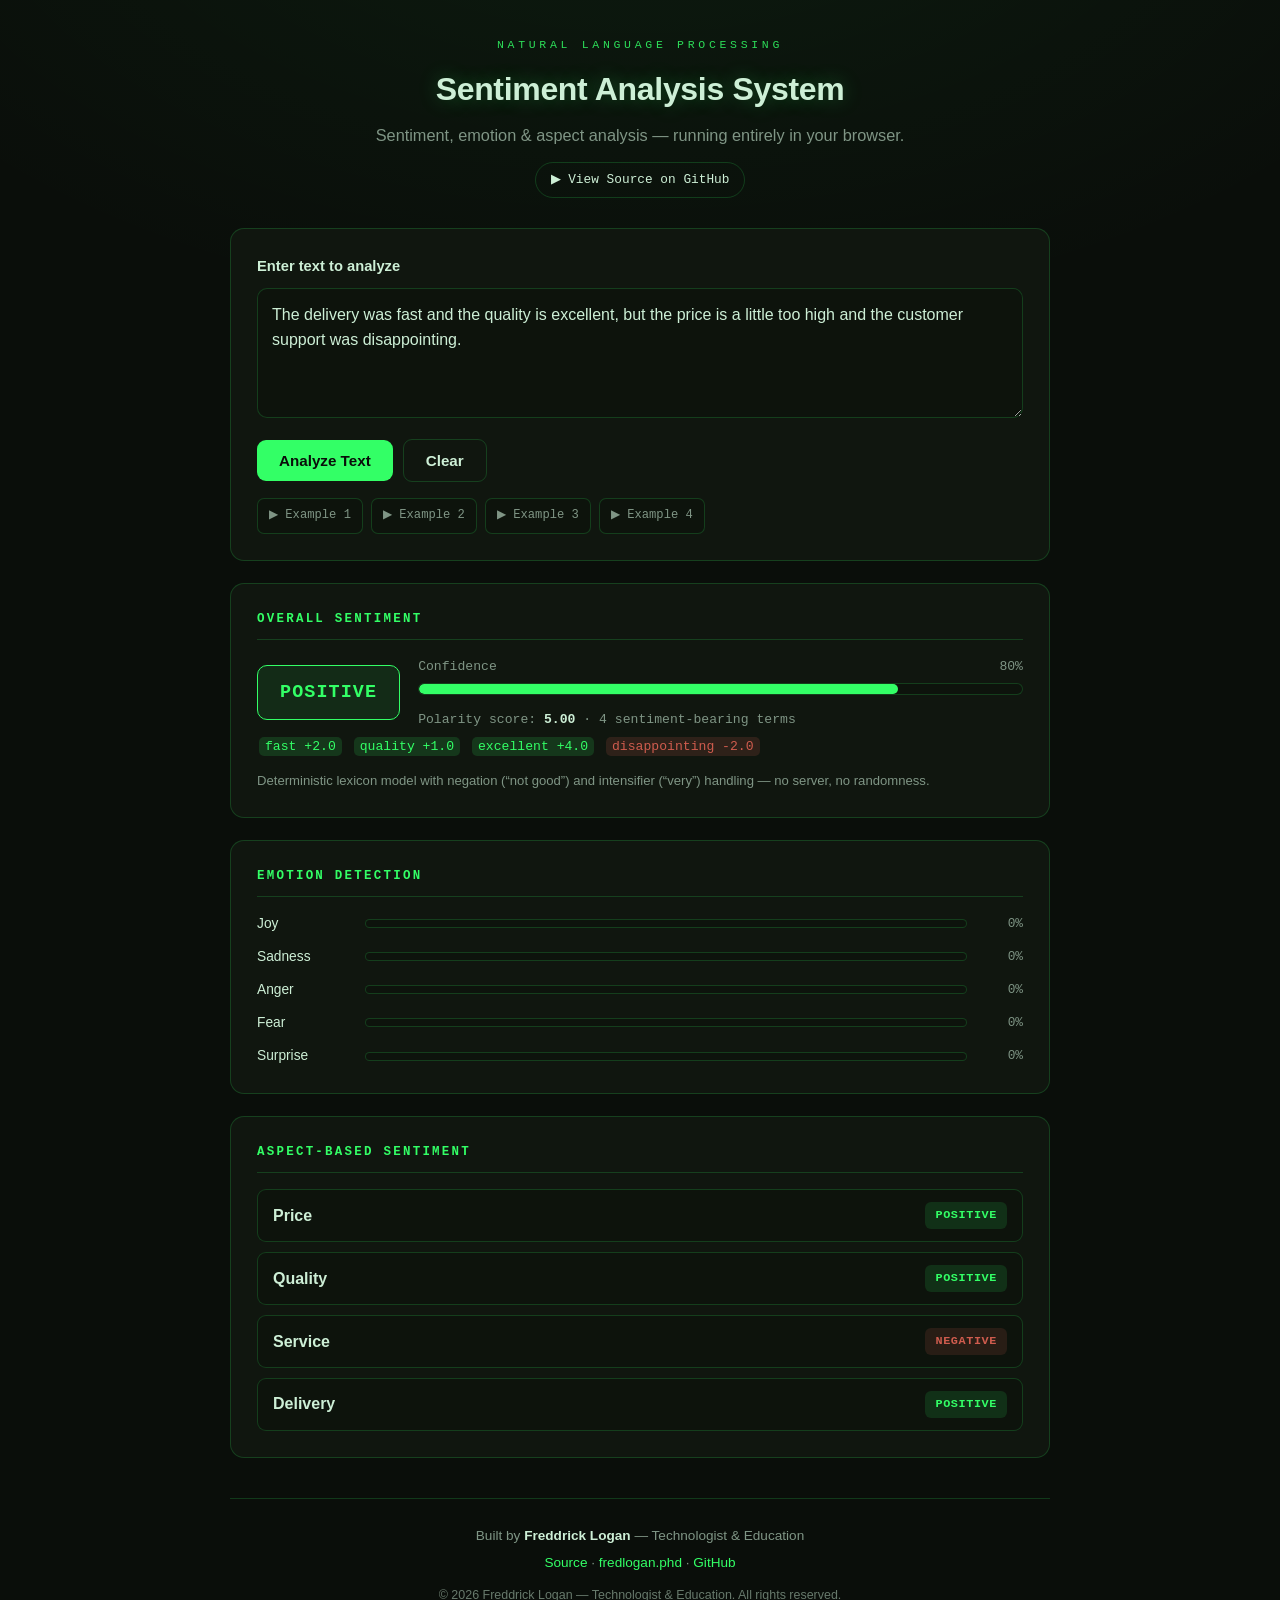
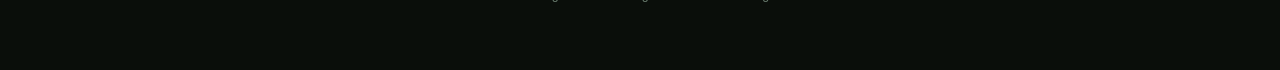
==== index.html @ 086e471b "Add self-contained client-side live demo (browser NLP engine) + link demo from README" ====
<!DOCTYPE html>
<html lang="en">
<head>
<meta charset="UTF-8">
<meta name="viewport" content="width=device-width, initial-scale=1.0">
<title>Sentiment Analysis System &mdash; Live Demo</title>
<meta name="description" content="Client-side NLP demo: sentiment, emotion, and aspect-based analysis running entirely in your browser. By Freddrick Logan.">
<meta name="theme-color" content="#0a0e0a">
<style>
  :root{
    --bg:#0a0e0a; --panel:#10160f; --panel2:#0d130c;
    --green:#33ff66; --green2:#2fbf5f; --green-d:#1f8a3f;
    --gold:#d9a441; --red:#cf5c4e; --sage:#7fa98a; --ggray:#5f9e7a;
    --text:#cdefd6; --muted:#7f9585; --line:rgba(51,255,102,.18);
    --mono:'SFMono-Regular',Consolas,'Liberation Mono',Menlo,monospace;
  }
  *,*::before,*::after{box-sizing:border-box;margin:0;padding:0}
  body{font-family:-apple-system,BlinkMacSystemFont,'Segoe UI',Roboto,sans-serif;
    background:radial-gradient(900px 500px at 50% -10%,rgba(51,255,102,.06),transparent),var(--bg);
    color:var(--text);line-height:1.6;min-height:100vh;-webkit-font-smoothing:antialiased}
  a{color:var(--green)}
  .wrap{max-width:860px;margin:0 auto;padding:36px 20px 64px}
  header{text-align:center;margin-bottom:30px}
  .eyebrow{font-family:var(--mono);font-size:.72rem;letter-spacing:.32em;text-transform:uppercase;color:var(--green);opacity:.85}
  h1{font-size:2rem;font-weight:800;margin:10px 0 6px;letter-spacing:-.01em;
    text-shadow:0 0 20px rgba(51,255,102,.28)}
  header p{color:var(--muted);font-size:1.02rem}
  .src{display:inline-flex;gap:7px;align-items:center;margin-top:14px;font-family:var(--mono);
    font-size:.8rem;color:var(--text);border:1px solid var(--line);border-radius:999px;padding:7px 15px;text-decoration:none}
  .src:hover{border-color:var(--green);background:rgba(51,255,102,.08)}
  .card{background:var(--panel);border:1px solid var(--line);border-radius:14px;padding:26px;margin-bottom:22px}
  label{display:block;font-weight:600;margin-bottom:9px;font-size:.92rem;color:var(--text)}
  textarea{width:100%;min-height:130px;resize:vertical;background:var(--panel2);color:var(--text);
    border:1px solid var(--line);border-radius:10px;padding:14px;font-size:1rem;font-family:inherit;line-height:1.55}
  textarea:focus{outline:none;border-color:var(--green);box-shadow:0 0 0 3px rgba(51,255,102,.14)}
  .row{display:flex;flex-wrap:wrap;gap:10px;align-items:center;margin-top:14px}
  button{cursor:pointer;font-weight:700;border:none;border-radius:9px;padding:12px 22px;font-size:.95rem;
    background:var(--green);color:#0a0e0a;transition:.15s}
  button:hover{background:var(--green2)}
  button.ghost{background:transparent;color:var(--text);border:1px solid var(--line);font-weight:600}
  button.ghost:hover{border-color:var(--green);color:var(--green)}
  .examples{display:flex;flex-wrap:wrap;gap:8px;margin-top:16px}
  .chip{font-family:var(--mono);font-size:.76rem;color:var(--muted);background:var(--panel2);
    border:1px solid var(--line);border-radius:7px;padding:7px 11px;cursor:pointer}
  .chip:hover{color:var(--green);border-color:var(--green)}
  .results{display:none}
  .results.show{display:block;animation:fade .35s ease}
  @keyframes fade{from{opacity:0;transform:translateY(6px)}to{opacity:1;transform:none}}
  .verdict{display:flex;align-items:center;gap:18px;flex-wrap:wrap}
  .badge{font-family:var(--mono);font-weight:800;font-size:1.15rem;letter-spacing:.06em;text-transform:uppercase;
    padding:12px 22px;border-radius:10px;border:1.5px solid}
  .badge.positive{color:var(--green);border-color:var(--green);background:rgba(51,255,102,.09)}
  .badge.negative{color:var(--red);border-color:var(--red);background:rgba(207,92,78,.09)}
  .badge.neutral{color:var(--gold);border-color:var(--gold);background:rgba(217,164,65,.09)}
  .conf{flex:1;min-width:200px}
  .conf .lab{display:flex;justify-content:space-between;font-size:.82rem;color:var(--muted);margin-bottom:6px;font-family:var(--mono)}
  .meter{height:12px;background:var(--panel2);border-radius:99px;overflow:hidden;border:1px solid var(--line)}
  .meter>i{display:block;height:100%;border-radius:99px;transition:width .5s ease}
  .score-line{margin-top:14px;font-family:var(--mono);font-size:.82rem;color:var(--muted)}
  .score-line b{color:var(--text)}
  h3{font-size:.78rem;letter-spacing:.18em;text-transform:uppercase;color:var(--green);
    font-family:var(--mono);margin-bottom:16px;padding-bottom:9px;border-bottom:1px solid var(--line)}
  .emo{display:grid;gap:11px}
  .emo-row{display:grid;grid-template-columns:96px 1fr 44px;align-items:center;gap:12px}
  .emo-row span:first-child{font-size:.86rem;color:var(--text);text-transform:capitalize}
  .emo-row span:last-child{font-family:var(--mono);font-size:.8rem;color:var(--muted);text-align:right}
  .bar{height:9px;background:var(--panel2);border-radius:99px;overflow:hidden;border:1px solid var(--line)}
  .bar>i{display:block;height:100%;background:linear-gradient(90deg,var(--green-d),var(--green));border-radius:99px;transition:width .5s}
  .aspects{display:grid;gap:10px}
  .aspect{display:flex;justify-content:space-between;align-items:center;background:var(--panel2);
    border:1px solid var(--line);border-radius:9px;padding:12px 15px}
  .aspect .name{text-transform:capitalize;font-weight:600}
  .tag{font-family:var(--mono);font-size:.74rem;font-weight:700;text-transform:uppercase;padding:4px 10px;border-radius:6px;letter-spacing:.05em}
  .tag.positive{color:var(--green);background:rgba(51,255,102,.12)}
  .tag.negative{color:var(--red);background:rgba(207,92,78,.14)}
  .tag.neutral{color:var(--gold);background:rgba(217,164,65,.14)}
  .empty{color:var(--muted);font-size:.9rem;font-style:italic}
  .tokens{font-family:var(--mono);font-size:.82rem;line-height:2;margin-top:4px}
  .tok{padding:2px 6px;border-radius:5px;margin:2px}
  .tok.pos{background:rgba(51,255,102,.14);color:var(--green)}
  .tok.neg{background:rgba(207,92,78,.16);color:var(--red)}
  .tok.negation{background:rgba(217,164,65,.14);color:var(--gold);font-style:italic}
  .note{font-size:.82rem;color:var(--muted);margin-top:10px}
  footer{text-align:center;margin-top:40px;padding-top:26px;border-top:1px solid var(--line);color:var(--muted);font-size:.85rem}
  footer a{color:var(--green);text-decoration:none}
  footer a:hover{text-decoration:underline}
  .foot-name{font-weight:700;color:var(--text)}
  .copyright{margin-top:12px;font-size:.78rem;color:var(--muted);opacity:.8}
  @media(max-width:560px){.emo-row{grid-template-columns:80px 1fr 40px}h1{font-size:1.6rem}}
</style>
</head>
<body>
<div class="wrap">
  <header>
    <div class="eyebrow">Natural Language Processing</div>
    <h1>Sentiment Analysis System</h1>
    <p>Sentiment, emotion &amp; aspect analysis &mdash; running entirely in your browser.</p>
    <a class="src" href="https://github.com/Freddricklogan/SentimentAnalysis-System" target="_blank" rel="noopener">
      &#9654; View Source on GitHub
    </a>
  </header>

  <div class="card">
    <label for="text">Enter text to analyze</label>
    <textarea id="text" placeholder="e.g. The delivery was fast and the quality is excellent, but the price is a little too high and support was disappointing.">The delivery was fast and the quality is excellent, but the price is a little too high and the customer support was disappointing.</textarea>
    <div class="row">
      <button id="go">Analyze Text</button>
      <button class="ghost" id="clear">Clear</button>
    </div>
    <div class="examples" id="examples"></div>
  </div>

  <div class="results" id="results">
    <div class="card">
      <h3>Overall Sentiment</h3>
      <div class="verdict">
        <div class="badge" id="badge">&mdash;</div>
        <div class="conf">
          <div class="lab"><span>Confidence</span><span id="confPct">0%</span></div>
          <div class="meter"><i id="confBar" style="width:0"></i></div>
          <div class="score-line">Polarity score: <b id="polScore">0.00</b> &middot; <span id="tokCount">0</span> sentiment-bearing terms</div>
        </div>
      </div>
      <div class="tokens" id="tokens"></div>
      <p class="note">Deterministic lexicon model with negation (&ldquo;not good&rdquo;) and intensifier (&ldquo;very&rdquo;) handling &mdash; no server, no randomness.</p>
    </div>

    <div class="card">
      <h3>Emotion Detection</h3>
      <div class="emo" id="emo"></div>
    </div>

    <div class="card">
      <h3>Aspect-Based Sentiment</h3>
      <div class="aspects" id="aspects"></div>
    </div>
  </div>

  <footer>
    <div>Built by <a class="foot-name" href="https://fredlogan.phd">Freddrick Logan</a> &mdash; Technologist &amp; Education</div>
    <div style="margin-top:6px">
      <a href="https://github.com/Freddricklogan/SentimentAnalysis-System">Source</a> &middot;
      <a href="https://fredlogan.phd">fredlogan.phd</a> &middot;
      <a href="https://github.com/Freddricklogan">GitHub</a>
    </div>
    <div class="copyright">&copy; 2026 Freddrick Logan &mdash; Technologist &amp; Education. All rights reserved.</div>
  </footer>
</div>

<script>
/* ---- Lexicon-based sentiment engine (deterministic) ---- */
// AFINN-style valence scores (-5..+5), compact but representative subset.
const LEX = {
  // strong positive
  amazing:4,excellent:4,fantastic:4,outstanding:4,superb:4,brilliant:4,perfect:4,love:3,loved:3,
  wonderful:3,great:3,awesome:4,delightful:3,best:3,incredible:4,exceptional:4,flawless:4,
  // mild positive
  good:2,nice:2,fast:2,happy:2,glad:2,pleased:2,enjoy:2,enjoyed:2,helpful:2,reliable:2,easy:2,
  smooth:2,recommend:2,recommended:2,quality:1,affordable:2,friendly:2,responsive:2,clean:1,solid:2,
  impressive:3,satisfied:2,worth:2,works:1,improved:2,clear:1,intuitive:2,
  // strong negative
  terrible:-4,horrible:-4,awful:-4,worst:-4,hate:-3,hated:-3,disgusting:-4,atrocious:-4,useless:-3,
  broken:-3,unusable:-4,garbage:-3,nightmare:-3,appalling:-4,
  // mild negative
  bad:-2,poor:-2,slow:-2,disappointing:-2,disappointed:-2,expensive:-1,overpriced:-2,buggy:-2,
  clunky:-2,confusing:-2,frustrating:-3,annoying:-2,difficult:-2,hard:-1,unhappy:-2,unreliable:-3,
  rude:-3,lacking:-2,mediocre:-2,cheap:-1,glitchy:-2,laggy:-2,crash:-2,crashes:-2,expensive_:-1,
  problem:-1,problems:-2,issue:-1,issues:-2,fails:-2,failed:-2,worse:-2
};
const NEGATIONS = new Set(['not','no','never',"n't",'cannot',"can't",'without','neither','nor','hardly','barely','rarely']);
const INTENSIFIERS = {very:1.5,really:1.5,extremely:2,incredibly:2,so:1.3,too:1.3,absolutely:1.8,quite:1.2,super:1.6,highly:1.5,totally:1.6};
const DIMINISHERS = {slightly:0.5,somewhat:0.6,'a':1,little:0.6,bit:0.6,kind:0.7,fairly:0.8,rather:0.8};

const EMO = {
  joy:['happy','joy','delighted','pleased','glad','enjoy','enjoyed','love','loved','excited','thrilled','cheerful','wonderful','great','fantastic'],
  sadness:['sad','unhappy','disappointed','upset','miserable','depressed','heartbroken','sorrow','regret','crying','gloomy'],
  anger:['angry','annoyed','frustrated','irritated','furious','outraged','mad','hate','hated','rage','disgusted'],
  fear:['afraid','scared','terrified','anxious','worried','nervous','fearful','panic','dread','concerned','uneasy'],
  surprise:['surprised','amazed','astonished','shocked','stunned','unexpected','wow','incredible','unbelievable']
};
const ASPECTS = {
  price:['price','cost','pricing','expensive','cheap','affordable','value','money','fee','fees'],
  quality:['quality','build','durable','durability','material','craftsmanship','reliable','solid'],
  service:['service','support','staff','help','helpful','customer','representative','team'],
  delivery:['delivery','shipping','arrived','arrival','dispatch','courier','package','packaging'],
  usability:['usability','interface','ui','ux','easy','intuitive','navigation','design','experience','use']
};

function tokenize(text){
  return text.toLowerCase().replace(/[^a-z0-9'\s]/g,' ').split(/\s+/).filter(Boolean);
}

function scoreSentiment(tokens){
  let score=0, hits=[], count=0;
  for(let i=0;i<tokens.length;i++){
    let w=tokens[i];
    let val=LEX[w];
    if(val===undefined) continue;
    let mult=1, negated=false;
    // look back up to 3 tokens for negation / intensifier / diminisher
    for(let j=Math.max(0,i-3);j<i;j++){
      const p=tokens[j];
      if(NEGATIONS.has(p)) negated=true;
      if(INTENSIFIERS[p]) mult*=INTENSIFIERS[p];
      if(DIMINISHERS[p]) mult*=DIMINISHERS[p];
    }
    let eff=val*mult;
    if(negated) eff=-eff*0.9;
    score+=eff; count++;
    hits.push({w,val:eff,negated});
  }
  return {score,hits,count};
}

function classify(score){
  if(score>0.5) return 'positive';
  if(score<-0.5) return 'negative';
  return 'neutral';
}

function analyze(text){
  const tokens=tokenize(text);
  const {score,hits,count}=scoreSentiment(tokens);
  const sentiment=classify(score);
  // confidence: magnitude of score relative to sentiment terms + coverage, bounded
  const perTerm=count?Math.abs(score)/count:0;
  let conf;
  if(sentiment==='neutral'){
    conf=0.40+Math.min(0.20,(count?0.05*count:0.15));
  }else{
    conf=0.55+Math.min(0.40, perTerm*0.10 + Math.min(count,6)*0.03);
  }
  conf=Math.max(0.35,Math.min(0.98,conf));
  return {sentiment,confidence:conf,score,hits,count,tokens,
    emotions:detectEmotions(tokens), aspects:extractAspects(text,tokens)};
}

function detectEmotions(tokens){
  const out={};
  for(const emo in EMO){
    let s=0;
    for(const t of tokens) if(EMO[emo].includes(t)) s+=1;
    out[emo]=Math.min(1,s*0.34);
  }
  return out;
}

function extractAspects(text,tokens){
  const found={};
  for(const asp in ASPECTS){
    let idx=-1;
    for(let i=0;i<tokens.length;i++){ if(ASPECTS[asp].includes(tokens[i])){idx=i;break;} }
    if(idx<0) continue;
    // sentiment in a +/-4 token window
    const win=tokens.slice(Math.max(0,idx-4),Math.min(tokens.length,idx+5));
    const {score}=scoreSentiment(win);
    found[asp]=classify(score);
  }
  return found;
}

/* ---- Rendering ---- */
const $=id=>document.getElementById(id);
const COLOR={positive:'var(--green)',negative:'var(--red)',neutral:'var(--gold)'};

function render(r){
  $('results').classList.add('show');
  const b=$('badge'); b.textContent=r.sentiment; b.className='badge '+r.sentiment;
  $('confPct').textContent=Math.round(r.confidence*100)+'%';
  const cb=$('confBar'); cb.style.width=(r.confidence*100)+'%'; cb.style.background=COLOR[r.sentiment];
  $('polScore').textContent=r.score.toFixed(2);
  $('tokCount').textContent=r.count;
  // token chips
  $('tokens').innerHTML = r.hits.length
    ? r.hits.map(h=>`<span class="tok ${h.negated?'negation':(h.val>=0?'pos':'neg')}">${h.w}${h.negated?' (negated)':''} ${h.val>=0?'+':''}${h.val.toFixed(1)}</span>`).join(' ')
    : '<span class="empty">No sentiment-bearing terms detected &mdash; text reads as neutral.</span>';
  // emotions
  const emoOrder=Object.entries(r.emotions).sort((a,b)=>b[1]-a[1]);
  $('emo').innerHTML=emoOrder.map(([k,v])=>`
    <div class="emo-row"><span>${k}</span>
      <div class="bar"><i style="width:${Math.round(v*100)}%"></i></div>
      <span>${Math.round(v*100)}%</span></div>`).join('');
  // aspects
  const asp=Object.entries(r.aspects);
  $('aspects').innerHTML = asp.length
    ? asp.map(([k,v])=>`<div class="aspect"><span class="name">${k}</span><span class="tag ${v}">${v}</span></div>`).join('')
    : '<div class="empty">No specific aspects (price, quality, service, delivery, usability) mentioned.</div>';
  $('results').scrollIntoView({behavior:'smooth',block:'nearest'});
}

$('go').addEventListener('click',()=>{
  const t=$('text').value.trim();
  if(!t){$('text').focus();return;}
  render(analyze(t));
});
$('clear').addEventListener('click',()=>{$('text').value='';$('results').classList.remove('show');$('text').focus();});
$('text').addEventListener('keydown',e=>{if((e.metaKey||e.ctrlKey)&&e.key==='Enter')$('go').click();});

const EXAMPLES=[
  "Absolutely love this! The build quality is excellent and it works perfectly every time.",
  "Terrible experience. The app is buggy, support was rude, and it crashes constantly.",
  "The delivery was fast but the product quality was not good and the price is too expensive.",
  "It's fine. Does what it says. Nothing special but nothing wrong either."
];
$('examples').innerHTML=EXAMPLES.map((e,i)=>`<span class="chip" data-i="${i}">&#9654; Example ${i+1}</span>`).join('');
$('examples').addEventListener('click',e=>{
  const c=e.target.closest('.chip'); if(!c)return;
  $('text').value=EXAMPLES[+c.dataset.i]; $('go').click();
});

// analyze the prefilled example on load
render(analyze($('text').value));
</script>
</body>
</html>
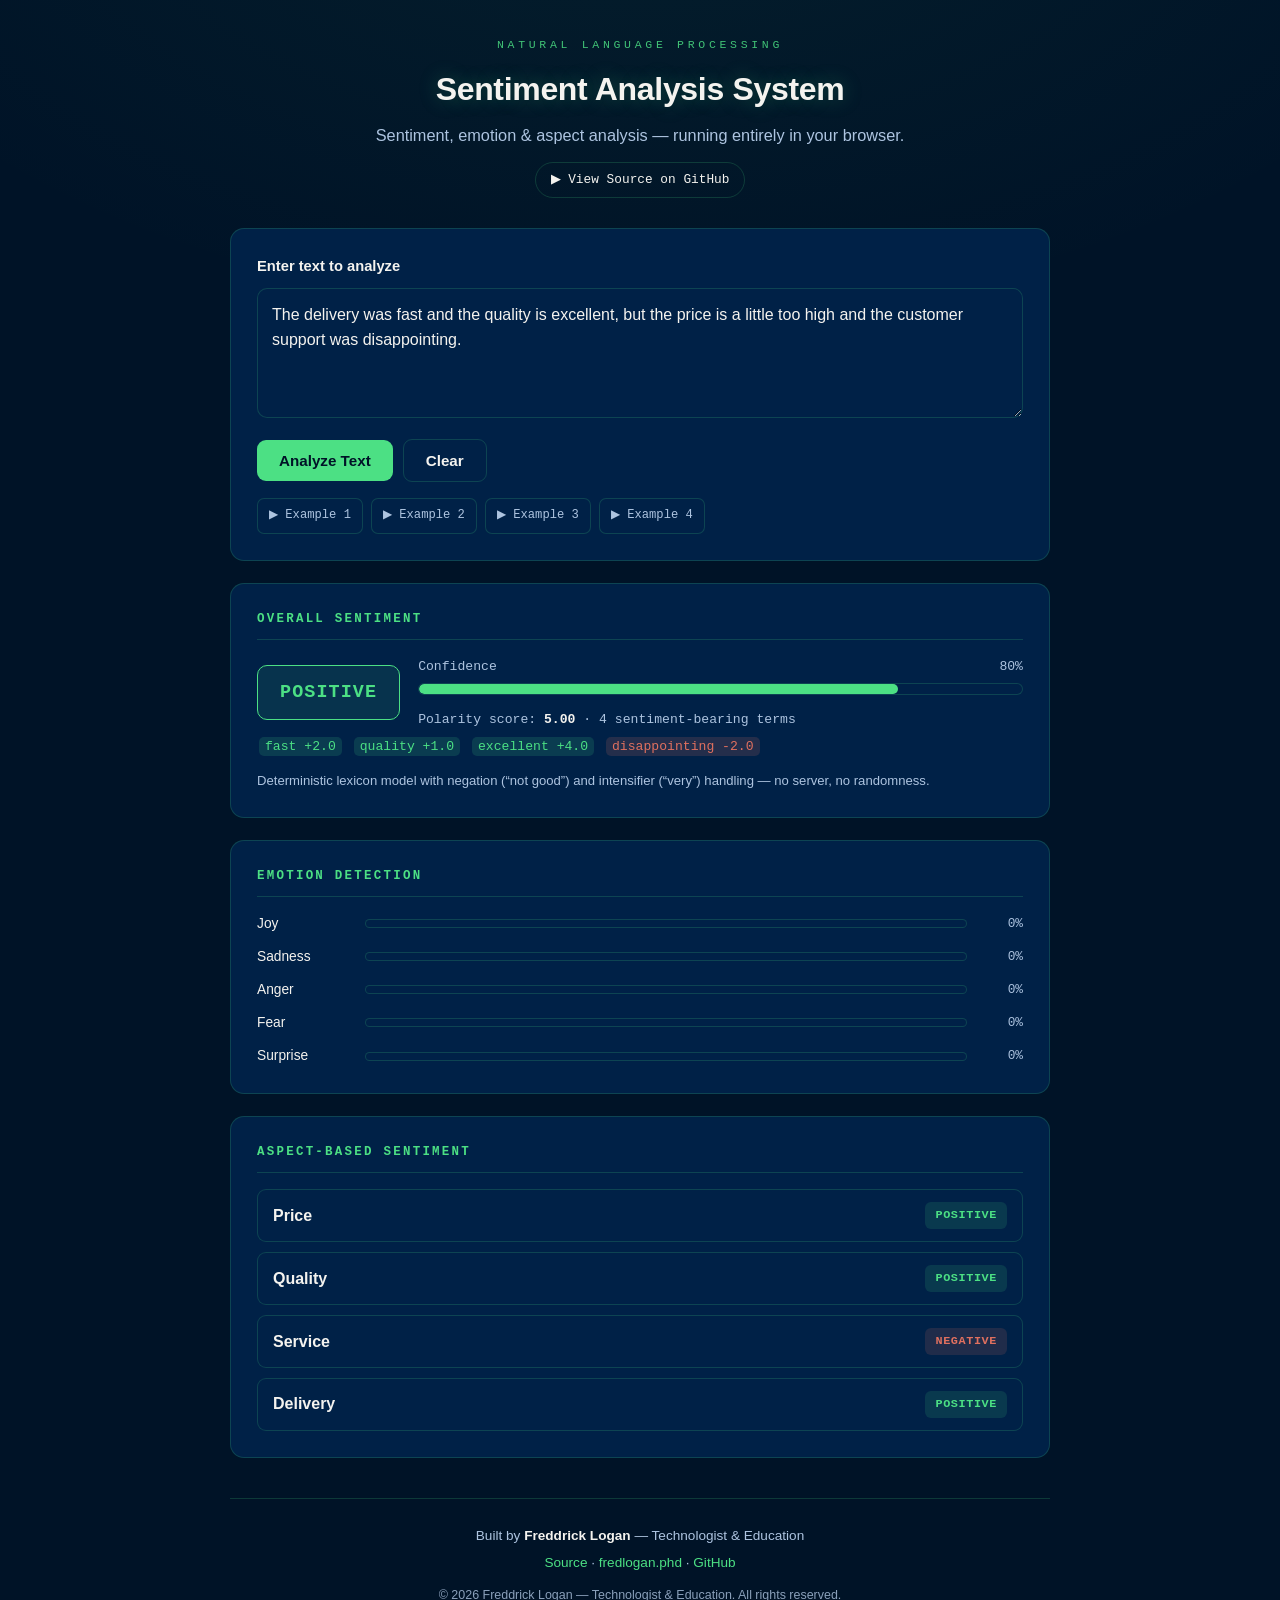
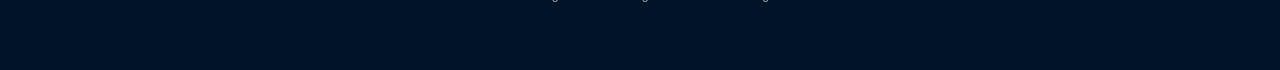
==== commit 19ca116a: "Re-theme live demo to Oxford blue / white / gold with green accents" ====
--- a/index.html
+++ b/index.html
@@ -5,37 +5,37 @@
 <meta name="viewport" content="width=device-width, initial-scale=1.0">
 <title>Sentiment Analysis System &mdash; Live Demo</title>
 <meta name="description" content="Client-side NLP demo: sentiment, emotion, and aspect-based analysis running entirely in your browser. By Freddrick Logan.">
-<meta name="theme-color" content="#0a0e0a">
+<meta name="theme-color" content="#001327">
 <style>
   :root{
-    --bg:#0a0e0a; --panel:#10160f; --panel2:#0d130c;
-    --green:#33ff66; --green2:#2fbf5f; --green-d:#1f8a3f;
-    --gold:#d9a441; --red:#cf5c4e; --sage:#7fa98a; --ggray:#5f9e7a;
-    --text:#cdefd6; --muted:#7f9585; --line:rgba(51,255,102,.18);
+    --bg:#001327; --panel:#002147; --panel2:#002147;
+    --green:#4ce084; --green2:#35b56a; --green-d:#1f8a3f;
+    --gold:#c9a44e; --red:#e0705f; --sage:#35b56a; --ggray:#35b56a;
+    --text:#f4f3ef; --muted:#adc4e0; --line:rgba(76, 224, 132,.18);
     --mono:'SFMono-Regular',Consolas,'Liberation Mono',Menlo,monospace;
   }
   *,*::before,*::after{box-sizing:border-box;margin:0;padding:0}
   body{font-family:-apple-system,BlinkMacSystemFont,'Segoe UI',Roboto,sans-serif;
-    background:radial-gradient(900px 500px at 50% -10%,rgba(51,255,102,.06),transparent),var(--bg);
+    background:radial-gradient(900px 500px at 50% -10%,rgba(76, 224, 132,.06),transparent),var(--bg);
     color:var(--text);line-height:1.6;min-height:100vh;-webkit-font-smoothing:antialiased}
   a{color:var(--green)}
   .wrap{max-width:860px;margin:0 auto;padding:36px 20px 64px}
   header{text-align:center;margin-bottom:30px}
   .eyebrow{font-family:var(--mono);font-size:.72rem;letter-spacing:.32em;text-transform:uppercase;color:var(--green);opacity:.85}
   h1{font-size:2rem;font-weight:800;margin:10px 0 6px;letter-spacing:-.01em;
-    text-shadow:0 0 20px rgba(51,255,102,.28)}
+    text-shadow:0 0 20px rgba(76, 224, 132,.28)}
   header p{color:var(--muted);font-size:1.02rem}
   .src{display:inline-flex;gap:7px;align-items:center;margin-top:14px;font-family:var(--mono);
     font-size:.8rem;color:var(--text);border:1px solid var(--line);border-radius:999px;padding:7px 15px;text-decoration:none}
-  .src:hover{border-color:var(--green);background:rgba(51,255,102,.08)}
+  .src:hover{border-color:var(--green);background:rgba(76, 224, 132,.08)}
   .card{background:var(--panel);border:1px solid var(--line);border-radius:14px;padding:26px;margin-bottom:22px}
   label{display:block;font-weight:600;margin-bottom:9px;font-size:.92rem;color:var(--text)}
   textarea{width:100%;min-height:130px;resize:vertical;background:var(--panel2);color:var(--text);
     border:1px solid var(--line);border-radius:10px;padding:14px;font-size:1rem;font-family:inherit;line-height:1.55}
-  textarea:focus{outline:none;border-color:var(--green);box-shadow:0 0 0 3px rgba(51,255,102,.14)}
+  textarea:focus{outline:none;border-color:var(--green);box-shadow:0 0 0 3px rgba(76, 224, 132,.14)}
   .row{display:flex;flex-wrap:wrap;gap:10px;align-items:center;margin-top:14px}
   button{cursor:pointer;font-weight:700;border:none;border-radius:9px;padding:12px 22px;font-size:.95rem;
-    background:var(--green);color:#0a0e0a;transition:.15s}
+    background:var(--green);color:#001327;transition:.15s}
   button:hover{background:var(--green2)}
   button.ghost{background:transparent;color:var(--text);border:1px solid var(--line);font-weight:600}
   button.ghost:hover{border-color:var(--green);color:var(--green)}
@@ -49,9 +49,9 @@
   .verdict{display:flex;align-items:center;gap:18px;flex-wrap:wrap}
   .badge{font-family:var(--mono);font-weight:800;font-size:1.15rem;letter-spacing:.06em;text-transform:uppercase;
     padding:12px 22px;border-radius:10px;border:1.5px solid}
-  .badge.positive{color:var(--green);border-color:var(--green);background:rgba(51,255,102,.09)}
-  .badge.negative{color:var(--red);border-color:var(--red);background:rgba(207,92,78,.09)}
-  .badge.neutral{color:var(--gold);border-color:var(--gold);background:rgba(217,164,65,.09)}
+  .badge.positive{color:var(--green);border-color:var(--green);background:rgba(76, 224, 132,.09)}
+  .badge.negative{color:var(--red);border-color:var(--red);background:rgba(224, 112, 95,.09)}
+  .badge.neutral{color:var(--gold);border-color:var(--gold);background:rgba(201, 164, 78,.09)}
   .conf{flex:1;min-width:200px}
   .conf .lab{display:flex;justify-content:space-between;font-size:.82rem;color:var(--muted);margin-bottom:6px;font-family:var(--mono)}
   .meter{height:12px;background:var(--panel2);border-radius:99px;overflow:hidden;border:1px solid var(--line)}
@@ -71,15 +71,15 @@
     border:1px solid var(--line);border-radius:9px;padding:12px 15px}
   .aspect .name{text-transform:capitalize;font-weight:600}
   .tag{font-family:var(--mono);font-size:.74rem;font-weight:700;text-transform:uppercase;padding:4px 10px;border-radius:6px;letter-spacing:.05em}
-  .tag.positive{color:var(--green);background:rgba(51,255,102,.12)}
-  .tag.negative{color:var(--red);background:rgba(207,92,78,.14)}
-  .tag.neutral{color:var(--gold);background:rgba(217,164,65,.14)}
+  .tag.positive{color:var(--green);background:rgba(76, 224, 132,.12)}
+  .tag.negative{color:var(--red);background:rgba(224, 112, 95,.14)}
+  .tag.neutral{color:var(--gold);background:rgba(201, 164, 78,.14)}
   .empty{color:var(--muted);font-size:.9rem;font-style:italic}
   .tokens{font-family:var(--mono);font-size:.82rem;line-height:2;margin-top:4px}
   .tok{padding:2px 6px;border-radius:5px;margin:2px}
-  .tok.pos{background:rgba(51,255,102,.14);color:var(--green)}
-  .tok.neg{background:rgba(207,92,78,.16);color:var(--red)}
-  .tok.negation{background:rgba(217,164,65,.14);color:var(--gold);font-style:italic}
+  .tok.pos{background:rgba(76, 224, 132,.14);color:var(--green)}
+  .tok.neg{background:rgba(224, 112, 95,.16);color:var(--red)}
+  .tok.negation{background:rgba(201, 164, 78,.14);color:var(--gold);font-style:italic}
   .note{font-size:.82rem;color:var(--muted);margin-top:10px}
   footer{text-align:center;margin-top:40px;padding-top:26px;border-top:1px solid var(--line);color:var(--muted);font-size:.85rem}
   footer a{color:var(--green);text-decoration:none}
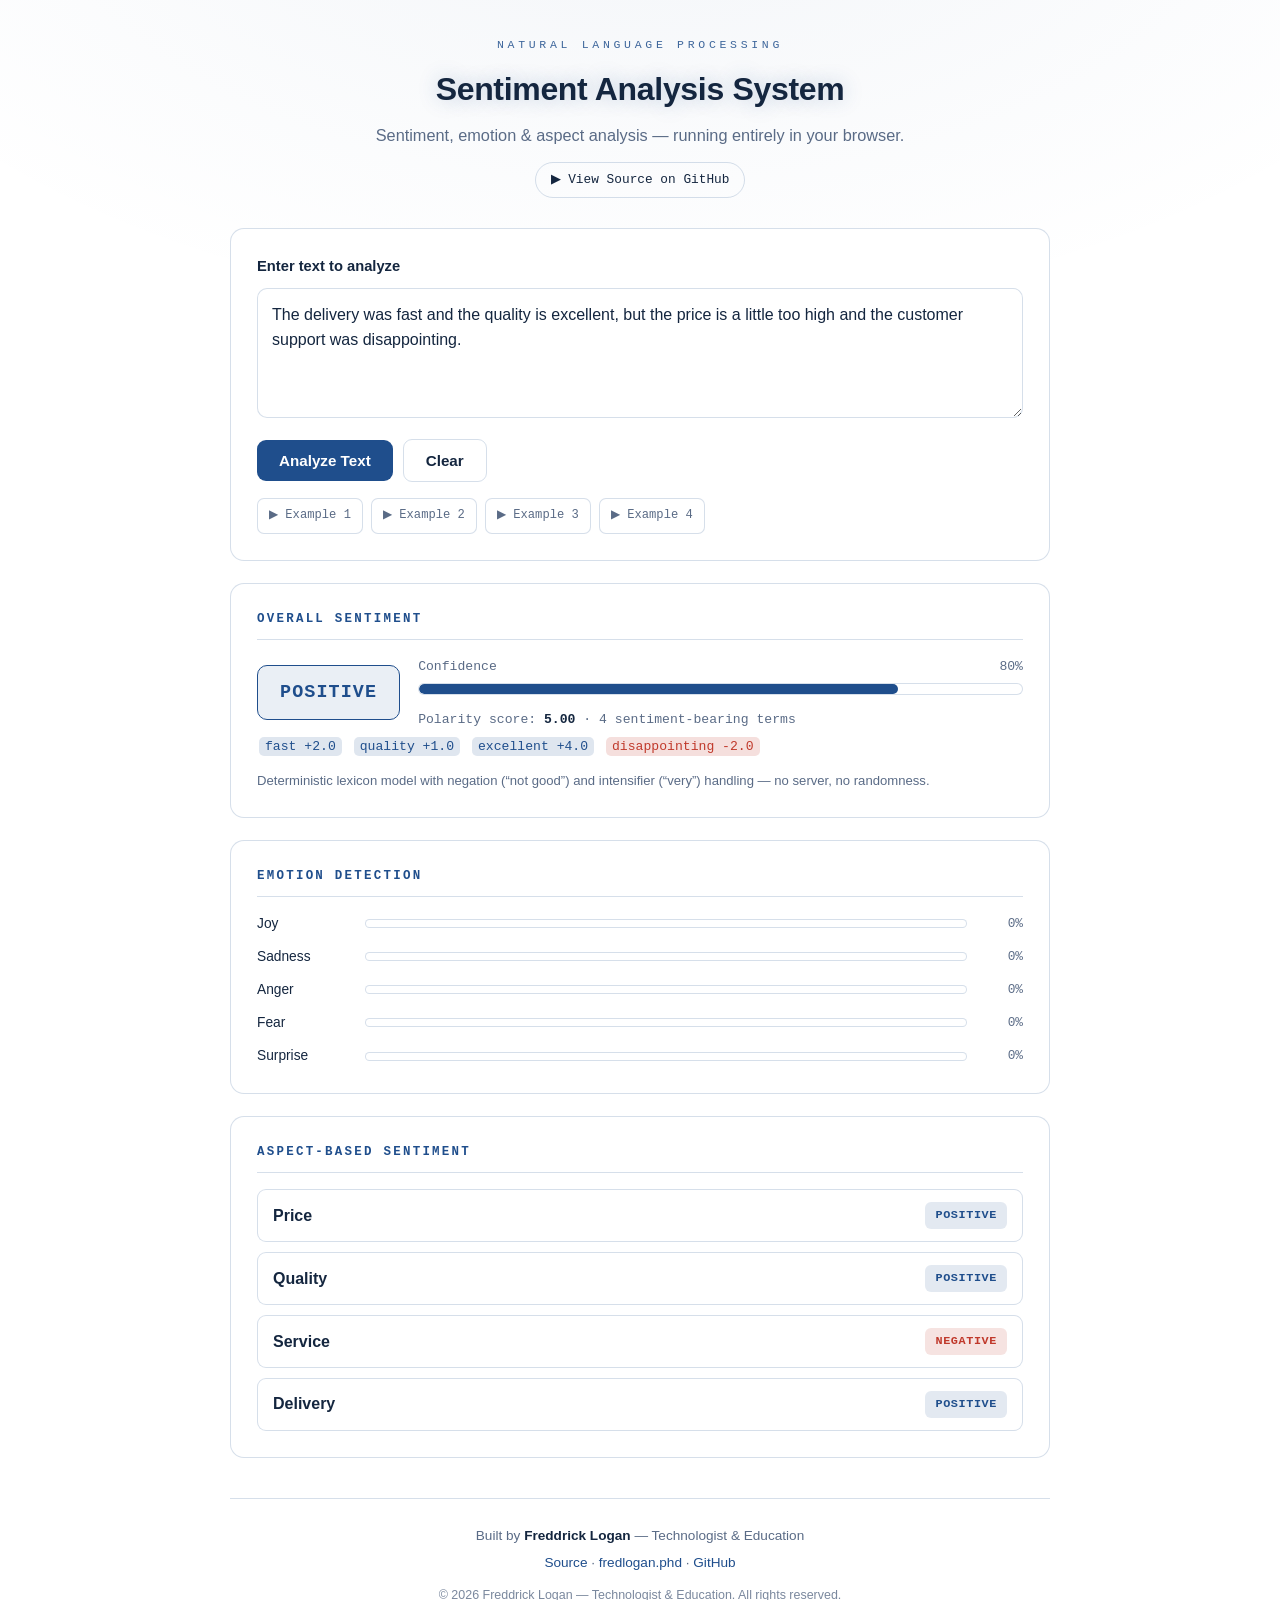
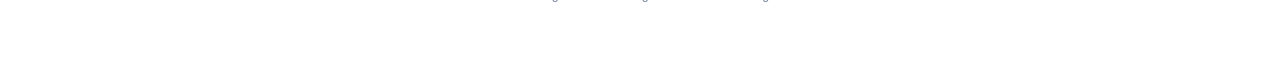
==== commit b2f8502e: "Re-theme app pages to light executive: white background, blue and gold accents, navy text" ====
--- a/index.html
+++ b/index.html
@@ -5,37 +5,37 @@
 <meta name="viewport" content="width=device-width, initial-scale=1.0">
 <title>Sentiment Analysis System &mdash; Live Demo</title>
 <meta name="description" content="Client-side NLP demo: sentiment, emotion, and aspect-based analysis running entirely in your browser. By Freddrick Logan.">
-<meta name="theme-color" content="#001327">
+<meta name="theme-color" content="#ffffff">
 <style>
   :root{
-    --bg:#001327; --panel:#002147; --panel2:#002147;
-    --green:#4ce084; --green2:#35b56a; --green-d:#1f8a3f;
-    --gold:#c9a44e; --red:#e0705f; --sage:#35b56a; --ggray:#35b56a;
-    --text:#f4f3ef; --muted:#adc4e0; --line:rgba(76, 224, 132,.18);
+    --bg:#ffffff; --panel:#ffffff; --panel2:#ffffff;
+    --green:#1f4e8c; --green2:#1f4e8c; --green-d:#1f4e8c;
+    --gold:#b5842a; --red:#c0392b; --sage:#1f4e8c; --ggray:#1f4e8c;
+    --text:#14263f; --muted:#5a6b86; --line:rgba(31, 78, 140,.18);
     --mono:'SFMono-Regular',Consolas,'Liberation Mono',Menlo,monospace;
   }
   *,*::before,*::after{box-sizing:border-box;margin:0;padding:0}
   body{font-family:-apple-system,BlinkMacSystemFont,'Segoe UI',Roboto,sans-serif;
-    background:radial-gradient(900px 500px at 50% -10%,rgba(76, 224, 132,.06),transparent),var(--bg);
+    background:radial-gradient(900px 500px at 50% -10%,rgba(31, 78, 140,.06),transparent),var(--bg);
     color:var(--text);line-height:1.6;min-height:100vh;-webkit-font-smoothing:antialiased}
   a{color:var(--green)}
   .wrap{max-width:860px;margin:0 auto;padding:36px 20px 64px}
   header{text-align:center;margin-bottom:30px}
   .eyebrow{font-family:var(--mono);font-size:.72rem;letter-spacing:.32em;text-transform:uppercase;color:var(--green);opacity:.85}
   h1{font-size:2rem;font-weight:800;margin:10px 0 6px;letter-spacing:-.01em;
-    text-shadow:0 0 20px rgba(76, 224, 132,.28)}
+    text-shadow:0 0 20px rgba(31, 78, 140,.28)}
   header p{color:var(--muted);font-size:1.02rem}
   .src{display:inline-flex;gap:7px;align-items:center;margin-top:14px;font-family:var(--mono);
     font-size:.8rem;color:var(--text);border:1px solid var(--line);border-radius:999px;padding:7px 15px;text-decoration:none}
-  .src:hover{border-color:var(--green);background:rgba(76, 224, 132,.08)}
+  .src:hover{border-color:var(--green);background:rgba(31, 78, 140,.08)}
   .card{background:var(--panel);border:1px solid var(--line);border-radius:14px;padding:26px;margin-bottom:22px}
   label{display:block;font-weight:600;margin-bottom:9px;font-size:.92rem;color:var(--text)}
   textarea{width:100%;min-height:130px;resize:vertical;background:var(--panel2);color:var(--text);
     border:1px solid var(--line);border-radius:10px;padding:14px;font-size:1rem;font-family:inherit;line-height:1.55}
-  textarea:focus{outline:none;border-color:var(--green);box-shadow:0 0 0 3px rgba(76, 224, 132,.14)}
+  textarea:focus{outline:none;border-color:var(--green);box-shadow:0 0 0 3px rgba(31, 78, 140,.14)}
   .row{display:flex;flex-wrap:wrap;gap:10px;align-items:center;margin-top:14px}
   button{cursor:pointer;font-weight:700;border:none;border-radius:9px;padding:12px 22px;font-size:.95rem;
-    background:var(--green);color:#001327;transition:.15s}
+    background:var(--green);color:#ffffff;transition:.15s}
   button:hover{background:var(--green2)}
   button.ghost{background:transparent;color:var(--text);border:1px solid var(--line);font-weight:600}
   button.ghost:hover{border-color:var(--green);color:var(--green)}
@@ -49,9 +49,9 @@
   .verdict{display:flex;align-items:center;gap:18px;flex-wrap:wrap}
   .badge{font-family:var(--mono);font-weight:800;font-size:1.15rem;letter-spacing:.06em;text-transform:uppercase;
     padding:12px 22px;border-radius:10px;border:1.5px solid}
-  .badge.positive{color:var(--green);border-color:var(--green);background:rgba(76, 224, 132,.09)}
-  .badge.negative{color:var(--red);border-color:var(--red);background:rgba(224, 112, 95,.09)}
-  .badge.neutral{color:var(--gold);border-color:var(--gold);background:rgba(201, 164, 78,.09)}
+  .badge.positive{color:var(--green);border-color:var(--green);background:rgba(31, 78, 140,.09)}
+  .badge.negative{color:var(--red);border-color:var(--red);background:rgba(192, 57, 43,.09)}
+  .badge.neutral{color:var(--gold);border-color:var(--gold);background:rgba(181, 132, 42,.09)}
   .conf{flex:1;min-width:200px}
   .conf .lab{display:flex;justify-content:space-between;font-size:.82rem;color:var(--muted);margin-bottom:6px;font-family:var(--mono)}
   .meter{height:12px;background:var(--panel2);border-radius:99px;overflow:hidden;border:1px solid var(--line)}
@@ -71,15 +71,15 @@
     border:1px solid var(--line);border-radius:9px;padding:12px 15px}
   .aspect .name{text-transform:capitalize;font-weight:600}
   .tag{font-family:var(--mono);font-size:.74rem;font-weight:700;text-transform:uppercase;padding:4px 10px;border-radius:6px;letter-spacing:.05em}
-  .tag.positive{color:var(--green);background:rgba(76, 224, 132,.12)}
-  .tag.negative{color:var(--red);background:rgba(224, 112, 95,.14)}
-  .tag.neutral{color:var(--gold);background:rgba(201, 164, 78,.14)}
+  .tag.positive{color:var(--green);background:rgba(31, 78, 140,.12)}
+  .tag.negative{color:var(--red);background:rgba(192, 57, 43,.14)}
+  .tag.neutral{color:var(--gold);background:rgba(181, 132, 42,.14)}
   .empty{color:var(--muted);font-size:.9rem;font-style:italic}
   .tokens{font-family:var(--mono);font-size:.82rem;line-height:2;margin-top:4px}
   .tok{padding:2px 6px;border-radius:5px;margin:2px}
-  .tok.pos{background:rgba(76, 224, 132,.14);color:var(--green)}
-  .tok.neg{background:rgba(224, 112, 95,.16);color:var(--red)}
-  .tok.negation{background:rgba(201, 164, 78,.14);color:var(--gold);font-style:italic}
+  .tok.pos{background:rgba(31, 78, 140,.14);color:var(--green)}
+  .tok.neg{background:rgba(192, 57, 43,.16);color:var(--red)}
+  .tok.negation{background:rgba(181, 132, 42,.14);color:var(--gold);font-style:italic}
   .note{font-size:.82rem;color:var(--muted);margin-top:10px}
   footer{text-align:center;margin-top:40px;padding-top:26px;border-top:1px solid var(--line);color:var(--muted);font-size:.85rem}
   footer a{color:var(--green);text-decoration:none}
